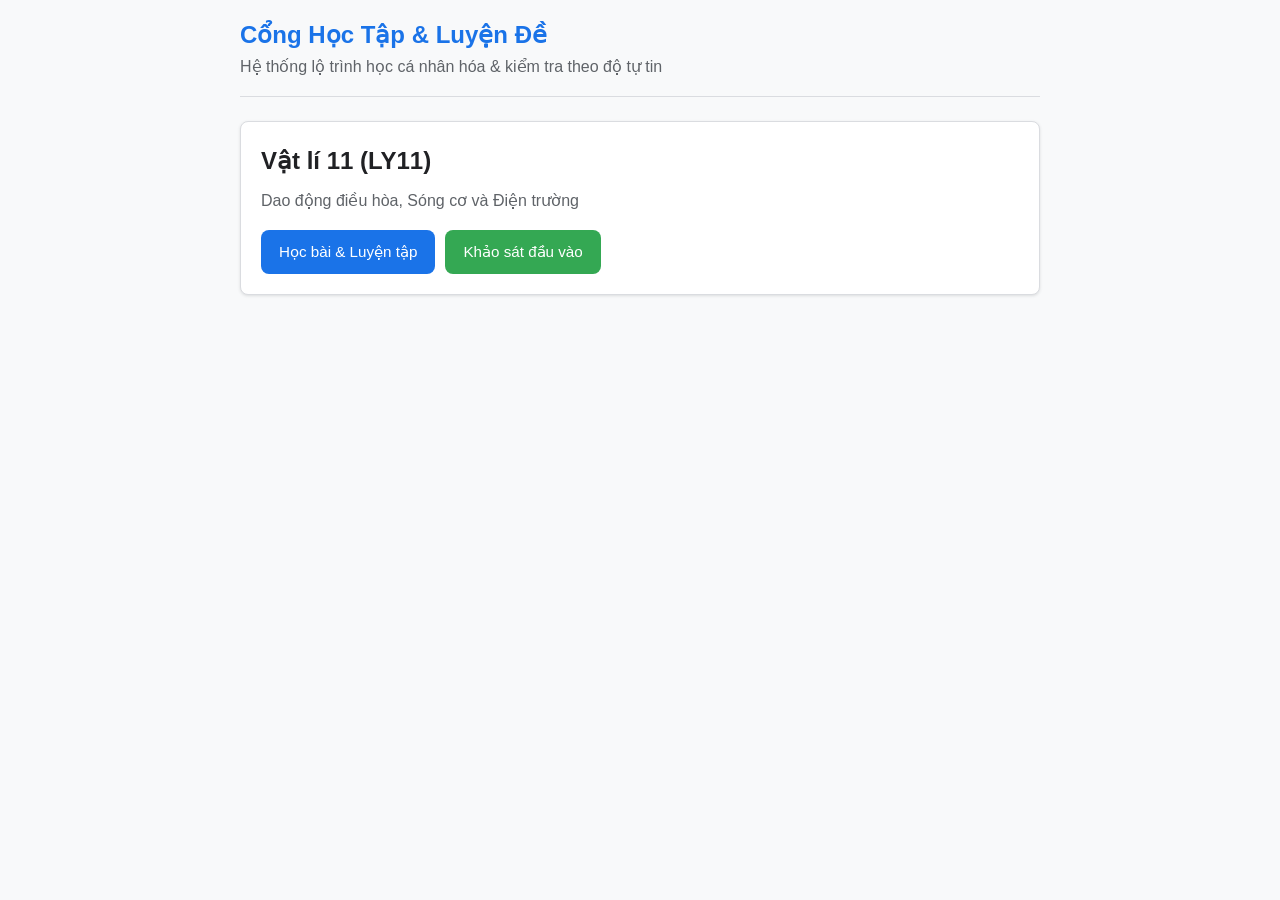
==== index.html @ 86f6710c "Add files via upload" ====
<!DOCTYPE html>
<html lang="vi">
<head>
  <meta charset="UTF-8">
  <meta name="viewport" content="width=device-width, initial-scale=1.0">
  <title>Hệ Thống Học Tập Trực Tuyến</title>
  <link rel="stylesheet" href="css/style.css">
</head>
<body>
  <div class="container">
    <header>
      <h1>Cổng Học Tập & Luyện Đề</h1>
      <p style="color: var(--text-muted);">Hệ thống lộ trình học cá nhân hóa & kiểm tra theo độ tự tin</p>
    </header>

    <main id="course-list">
      <div class="card">
        <h2>Vật lí 11 (LY11)</h2>
        <p style="color: var(--text-muted); margin: 8px 0 16px;">Dao động điều hòa, Sóng cơ và Điện trường</p>
        <div style="display: flex; gap: 10px;">
          <a href="buoi.html?mon=LY11&buoi=1" class="btn">Học bài & Luyện tập</a>
          <a href="lam-de.html?mon=LY11&bai=LY11-B00-VAO" class="btn" style="background: #34a853;">Khảo sát đầu vào</a>
        </div>
      </div>
    </main>
  </div>
</body>
</html>
---- css/style.css ----
:root {
  --primary: #1a73e8;
  --primary-hover: #1557b0;
  --bg: #f8f9fa;
  --card-bg: #ffffff;
  --text: #202124;
  --text-muted: #5f6368;
  --border: #dadce0;
  --radius: 8px;
  --shadow: 0 1px 3px rgba(60,64,67,0.15);
}
* { box-sizing: border-box; margin: 0; padding: 0; }
body {
  font-family: -apple-system, BlinkMacSystemFont, "Segoe UI", Roboto, Helvetica, Arial, sans-serif;
  background-color: var(--bg);
  color: var(--text);
  line-height: 1.6;
  padding: 16px;
}
.container { max-width: 800px; margin: 0 auto; }
header { margin-bottom: 24px; padding-bottom: 16px; border-bottom: 1px solid var(--border); }
header h1 { font-size: 1.5rem; color: var(--primary); }
.card {
  background: var(--card-bg);
  border: 1px solid var(--border);
  border-radius: var(--radius);
  padding: 20px;
  margin-bottom: 16px;
  box-shadow: var(--shadow);
}
.btn {
  display: inline-block;
  background: var(--primary);
  color: white;
  padding: 10px 18px;
  border-radius: var(--radius);
  text-decoration: none;
  font-weight: 500;
  border: none;
  cursor: pointer;
  font-size: 0.95rem;
}
.btn:hover { background: var(--primary-hover); }
.badge {
  display: inline-block;
  padding: 4px 8px;
  border-radius: 4px;
  font-size: 0.75rem;
  font-weight: 600;
  background: #e8f0fe;
  color: #1967d2;
}
/* Quiz styles */
.quiz-item { margin-bottom: 20px; padding: 16px; border-radius: var(--radius); background: #fafafa; border: 1px solid var(--border); }
.confidence-group { display: flex; gap: 8px; margin-top: 12px; }
.confidence-btn {
  flex: 1;
  padding: 8px;
  border: 1px solid var(--border);
  background: white;
  border-radius: 4px;
  cursor: pointer;
  font-size: 0.85rem;
}
.confidence-btn.active {
  background: var(--primary);
  color: white;
  border-color: var(--primary);
}
@media (max-width: 600px) {
  body { padding: 10px; }
  .card { padding: 14px; }
  .confidence-group { flex-direction: column; }
}
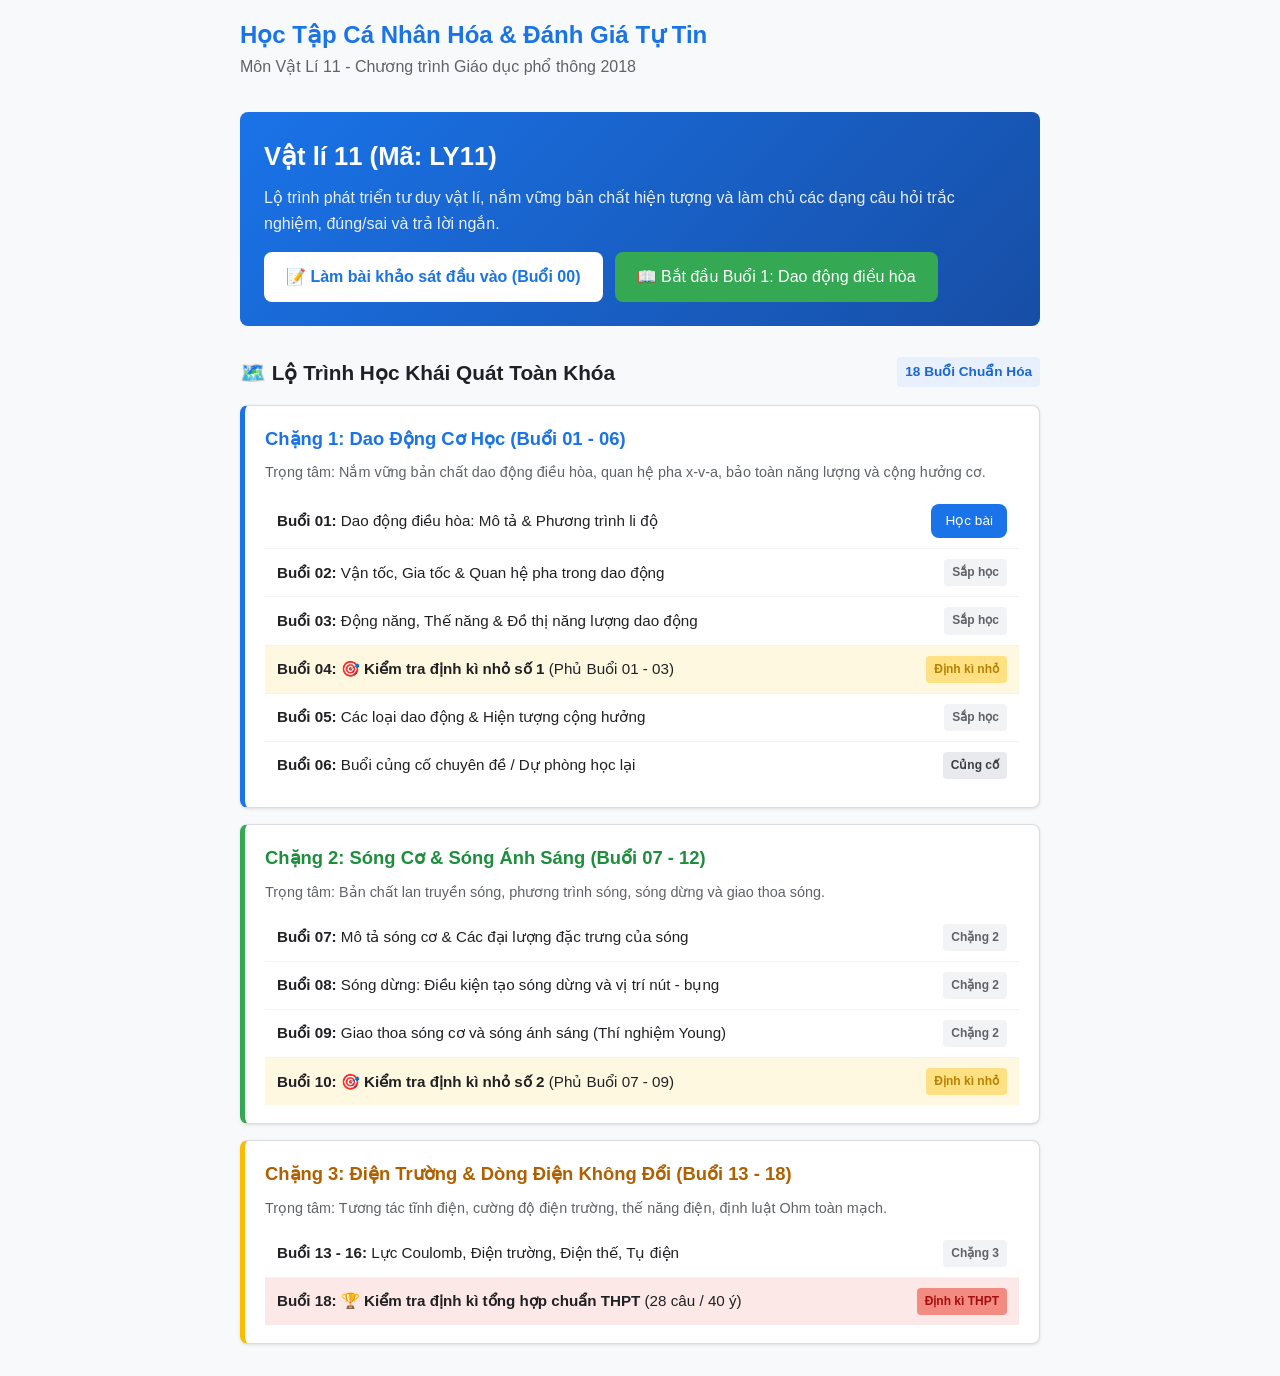
==== commit 5ee49796: "Add files via upload" ====
--- a/index.html
+++ b/index.html
@@ -3,26 +3,140 @@
 <head>
   <meta charset="UTF-8">
   <meta name="viewport" content="width=device-width, initial-scale=1.0">
-  <title>Hệ Thống Học Tập Trực Tuyến</title>
+  <title>Hệ Thống Học Tập Trực Tuyến - Vật Lí 11</title>
   <link rel="stylesheet" href="css/style.css">
+  <style>
+    .roadmap-section { margin-top: 30px; }
+    .phase-card {
+      background: white;
+      border: 1px solid var(--border);
+      border-radius: var(--radius);
+      padding: 18px 20px;
+      margin-bottom: 16px;
+      box-shadow: var(--shadow);
+      border-left: 5px solid var(--primary);
+    }
+    .phase-title { font-size: 1.15rem; font-weight: 700; color: #1a73e8; margin-bottom: 8px; }
+    .session-list { list-style: none; padding-left: 0; margin-top: 10px; }
+    .session-item {
+      display: flex;
+      justify-content: space-between;
+      align-items: center;
+      padding: 10px 12px;
+      border-bottom: 1px solid #f1f3f4;
+      font-size: 0.95rem;
+    }
+    .session-item:last-child { border-bottom: none; }
+    .session-item:hover { background: #f8f9fa; }
+    .hero-box {
+      background: linear-gradient(135deg, #1a73e8, #174ea6);
+      color: white;
+      border-radius: var(--radius);
+      padding: 24px;
+      margin-bottom: 24px;
+    }
+    .hero-box h2 { font-size: 1.6rem; margin-bottom: 8px; }
+    .hero-box p { opacity: 0.9; font-size: 1rem; }
+    .action-group { display: flex; gap: 12px; margin-top: 16px; flex-wrap: wrap; }
+    .btn-white { background: white; color: var(--primary); font-weight: 600; }
+    .btn-white:hover { background: #f1f3f4; }
+  </style>
 </head>
 <body>
   <div class="container">
-    <header>
-      <h1>Cổng Học Tập & Luyện Đề</h1>
-      <p style="color: var(--text-muted);">Hệ thống lộ trình học cá nhân hóa & kiểm tra theo độ tự tin</p>
+    <header style="border-bottom: none; margin-bottom: 16px;">
+      <h1>Học Tập Cá Nhân Hóa & Đánh Giá Tự Tin</h1>
+      <p style="color: var(--text-muted);">Môn Vật Lí 11 - Chương trình Giáo dục phổ thông 2018</p>
     </header>
 
-    <main id="course-list">
-      <div class="card">
-        <h2>Vật lí 11 (LY11)</h2>
-        <p style="color: var(--text-muted); margin: 8px 0 16px;">Dao động điều hòa, Sóng cơ và Điện trường</p>
-        <div style="display: flex; gap: 10px;">
-          <a href="buoi.html?mon=LY11&buoi=1" class="btn">Học bài & Luyện tập</a>
-          <a href="lam-de.html?mon=LY11&bai=LY11-B00-VAO" class="btn" style="background: #34a853;">Khảo sát đầu vào</a>
-        </div>
+    <div class="hero-box">
+      <h2>Vật lí 11 (Mã: LY11)</h2>
+      <p>Lộ trình phát triển tư duy vật lí, nắm vững bản chất hiện tượng và làm chủ các dạng câu hỏi trắc nghiệm, đúng/sai và trả lời ngắn.</p>
+      <div class="action-group">
+        <a href="lam-de.html?mon=LY11&bai=LY11-B00-VAO" class="btn btn-white" style="font-size: 1rem; padding: 12px 22px;">📝 Làm bài khảo sát đầu vào (Buổi 00)</a>
+        <a href="buoi.html?mon=LY11&buoi=1" class="btn" style="background: #34a853; font-size: 1rem; padding: 12px 22px;">📖 Bắt đầu Buổi 1: Dao động điều hòa</a>
       </div>
-    </main>
+    </div>
+
+    <!-- Lộ trình học khái quát -->
+    <div class="roadmap-section">
+      <div style="display: flex; justify-content: space-between; align-items: center; margin-bottom: 16px;">
+        <h3 style="font-size: 1.3rem; color: #202124;">🗺️ Lộ Trình Học Khái Quát Toàn Khóa</h3>
+        <span class="badge" style="font-size: 0.85rem;">18 Buổi Chuẩn Hóa</span>
+      </div>
+
+      <!-- Chặng 1 -->
+      <div class="phase-card">
+        <div class="phase-title">Chặng 1: Dao Động Cơ Học (Buổi 01 - 06)</div>
+        <p style="font-size: 0.9rem; color: var(--text-muted);">Trọng tâm: Nắm vững bản chất dao động điều hòa, quan hệ pha x-v-a, bảo toàn năng lượng và cộng hưởng cơ.</p>
+        <ul class="session-list">
+          <li class="session-item">
+            <div><b>Buổi 01:</b> Dao động điều hòa: Mô tả & Phương trình li độ</div>
+            <a href="buoi.html?mon=LY11&buoi=1" class="btn" style="padding: 6px 14px; font-size: 0.85rem;">Học bài</a>
+          </li>
+          <li class="session-item">
+            <div><b>Buổi 02:</b> Vận tốc, Gia tốc & Quan hệ pha trong dao động</div>
+            <span class="badge" style="background: #f1f3f4; color: #5f6368;">Sắp học</span>
+          </li>
+          <li class="session-item">
+            <div><b>Buổi 03:</b> Động năng, Thế năng & Đồ thị năng lượng dao động</div>
+            <span class="badge" style="background: #f1f3f4; color: #5f6368;">Sắp học</span>
+          </li>
+          <li class="session-item" style="background: #fff8e1;">
+            <div><b>Buổi 04:</b> 🎯 <b>Kiểm tra định kì nhỏ số 1</b> (Phủ Buổi 01 - 03)</div>
+            <span class="badge" style="background: #ffe082; color: #b78103;">Định kì nhỏ</span>
+          </li>
+          <li class="session-item">
+            <div><b>Buổi 05:</b> Các loại dao động & Hiện tượng cộng hưởng</div>
+            <span class="badge" style="background: #f1f3f4; color: #5f6368;">Sắp học</span>
+          </li>
+          <li class="session-item">
+            <div><b>Buổi 06:</b> Buổi củng cố chuyên đề / Dự phòng học lại</div>
+            <span class="badge" style="background: #e8eaed; color: #3c4043;">Củng cố</span>
+          </li>
+        </ul>
+      </div>
+
+      <!-- Chặng 2 -->
+      <div class="phase-card" style="border-left-color: #34a853;">
+        <div class="phase-title" style="color: #1e8e3e;">Chặng 2: Sóng Cơ & Sóng Ánh Sáng (Buổi 07 - 12)</div>
+        <p style="font-size: 0.9rem; color: var(--text-muted);">Trọng tâm: Bản chất lan truyền sóng, phương trình sóng, sóng dừng và giao thoa sóng.</p>
+        <ul class="session-list">
+          <li class="session-item">
+            <div><b>Buổi 07:</b> Mô tả sóng cơ & Các đại lượng đặc trưng của sóng</div>
+            <span class="badge" style="background: #f1f3f4; color: #5f6368;">Chặng 2</span>
+          </li>
+          <li class="session-item">
+            <div><b>Buổi 08:</b> Sóng dừng: Điều kiện tạo sóng dừng và vị trí nút - bụng</div>
+            <span class="badge" style="background: #f1f3f4; color: #5f6368;">Chặng 2</span>
+          </li>
+          <li class="session-item">
+            <div><b>Buổi 09:</b> Giao thoa sóng cơ và sóng ánh sáng (Thí nghiệm Young)</div>
+            <span class="badge" style="background: #f1f3f4; color: #5f6368;">Chặng 2</span>
+          </li>
+          <li class="session-item" style="background: #fff8e1;">
+            <div><b>Buổi 10:</b> 🎯 <b>Kiểm tra định kì nhỏ số 2</b> (Phủ Buổi 07 - 09)</div>
+            <span class="badge" style="background: #ffe082; color: #b78103;">Định kì nhỏ</span>
+          </li>
+        </ul>
+      </div>
+
+      <!-- Chặng 3 -->
+      <div class="phase-card" style="border-left-color: #fbbc04;">
+        <div class="phase-title" style="color: #b06000;">Chặng 3: Điện Trường & Dòng Điện Không Đổi (Buổi 13 - 18)</div>
+        <p style="font-size: 0.9rem; color: var(--text-muted);">Trọng tâm: Tương tác tĩnh điện, cường độ điện trường, thế năng điện, định luật Ohm toàn mạch.</p>
+        <ul class="session-list">
+          <li class="session-item">
+            <div><b>Buổi 13 - 16:</b> Lực Coulomb, Điện trường, Điện thế, Tụ điện</div>
+            <span class="badge" style="background: #f1f3f4; color: #5f6368;">Chặng 3</span>
+          </li>
+          <li class="session-item" style="background: #fce8e6;">
+            <div><b>Buổi 18:</b> 🏆 <b>Kiểm tra định kì tổng hợp chuẩn THPT</b> (28 câu / 40 ý)</div>
+            <span class="badge" style="background: #f28b82; color: #a50e0e;">Định kì THPT</span>
+          </li>
+        </ul>
+      </div>
+    </div>
   </div>
 </body>
 </html>
